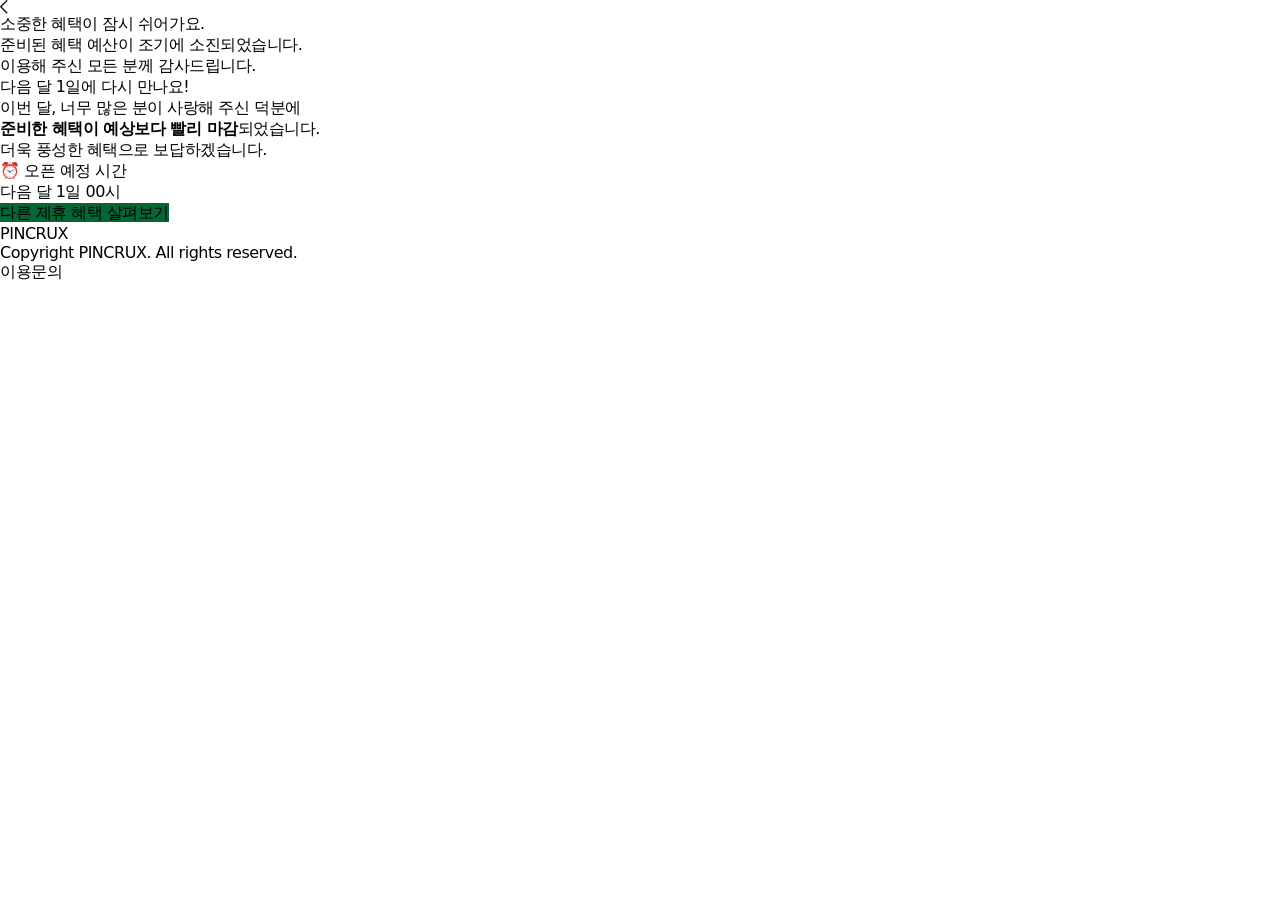
==== notice.html @ d12de5db "Add files via upload" ====
<!DOCTYPE html>
<html lang="ko">
<head>
  <meta charset="UTF-8" />
  <meta name="viewport" content="user-scalable=no, initial-scale=1.0, maximum-scale=1.0, minimum-scale=1.0, width=device-width" />
  <link rel="stylesheet" href="css/style-normal.css" type="text/css" />
  <link rel="stylesheet" href="css/notice.css" type="text/css" />
  <link rel="stylesheet" href="css/theme.css" type="text/css" />
  <title>쇼핑플러스</title>
</head>
<body >
  <div id="index" class="index">
    <div class="wrap">
      <header class="header">
        <!-- 상단 네비게이션 -->
        <nav class="nav" aria-label="상단 내비게이션">
            <ul class="nav__list">
                <!-- 뒤로가기 -->
                <li class="nav__left">
                    <a class="nav__back" href="index.html" aria-label="뒤로가기">
                    <img class="nav__icon" src="imgs/chevron-left.svg" alt="" />
                    </a>
                </li>

                <!-- 타이틀 -->
                <li class="nav__center">
                <p class="nav__title"></p>
                </li>

                <!-- 우측 여백(아이콘 자리/공백) -->
                <li class="nav__right" aria-hidden="true">
                <span class="nav__spacer"></span>
                </li>
            </ul>
        </nav>
      </header>
<main class="content content--notice">
  <div class="notice-main">
    <section class="notice-page" aria-labelledby="noticeTitle">
      <div class="notice-page__inner">
        <p class="notice-page__title" id="noticeTitle">소중한 혜택이 잠시 쉬어가요.</p>
        <p class="notice-page__desc">
          준비된 혜택 예산이 조기에 소진되었습니다.<br />
          이용해 주신 모든 분께 감사드립니다.
        </p>
      </div>
    </section>

    <section class="notice-schedule" aria-labelledby="noticeScheduleTitle">
        <div class="notice-schedule__icon">
            <img src="imgs/n+.png" alt="" aria-hidden="true" />
        </div>

        <div class="notice-schedule__card">
            <div class="notice-schedule__content">
            <p class="notice-schedule__title" id="noticeScheduleTitle">
                다음 달 <span>1일</span>에 다시 만나요!
            </p>

            <p class="notice-schedule__text">
                이번 달, 너무 많은 분이 사랑해 주신 덕분에<br />
                <strong>준비한 혜택이 예상보다 빨리 마감</strong>되었습니다.<br />
                더욱 풍성한 혜택으로 보답하겠습니다.
            </p>
            </div>

            <div class="notice-schedule__time-box">
            <p class="notice-schedule__time-label">⏰ 오픈 예정 시간</p>
            <p class="notice-schedule__time-value">다음 달 1일 00시</p>
            </div>
        </div>
    </section>
  </div>
<!-- CTA: 플로팅 대신 일반 하단 버튼 -->
<div class="floating-cta" role="region" aria-label="쇼핑하러 가기">
  <div class="floating-cta__inner">
    <a class="floating-cta__btn" href="#" aria-label="쿠팡 쇼핑하러 가기">
      <span class="floating-cta__text">
        <span class="floating-cta__target">다른 제휴 혜택 살펴보기</span>
      </span>
    </a>
  </div>
</div>









        <!-- 풋터 쇼핑플러스 버전 -->
        <footer class="footer-sign">
        <div class="footer-sign__row">
            <p class="footer-sign__brand">PINCRUX</p>
            <p class="footer-sign__copy">Copyright PINCRUX. All rights reserved.</p>
        </div>
        <div class="footer-sign__links">
            <a href="#" target="_blank" rel="noopener">이용문의</a>
        </div>
        </footer>
        <!-- 플러스콘 ver 풋터 -->
        <!-- <footer class="footer-sign footer-sign--v2">
            <div class="footer-sign__row">
              <p class="footer-sign__brand">PINCRUX</p>
              <p class="footer-sign__copy">Copyright PINCRUX. All rights reserved.</p>
            </div>
            <div class="footer-sign__links">
              <a href="#" target="_blank" rel="noopener">이용문의</a>
              <div class="footer-sign__policies" aria-label="약관 링크">
              <a class="footer-sign__policy" href="#" target="_blank" rel="noopener">이용약관</a>
              <a class="footer-sign__policy footer-sign__policy--strong" href="#" target="_blank" rel="noopener">개인정보처리방침</a>
            </div>
            </div>
            </footer> -->


        
      </main>


    </div>
  </div>
</body>
---- css/style-normal.css ----
@charset "utf-8";
/* CSS Document */

/* FONT 프리텐다드 CDN */
@import url("https://cdn.jsdelivr.net/gh/orioncactus/pretendard@v1.3.9/dist/web/static/pretendard-dynamic-subset.min.css");

/* FONT 산돌 애플 고딕 neo CDN */
@import url('https://cdn.jsdelivr.net/gh/fonts-archive/AppleSDGothicNeo/AppleSDGothicNeo.css');

/* ========== Reset / Base ========== */
*,
*::before,
*::after {
  box-sizing: border-box;
}

html, body {
  height: 100%;
}

body, div, p, ul, li, h1, h2, h3, h4, h5, h6, dl, dt, dd, form, fieldset, input, legend, ol {
  margin: 0;
  padding: 0;
}

ul, li { list-style: none; }

a {
  text-decoration: none;
  color: inherit;
}

button {
  outline: none;
  cursor: pointer;
  border: none;
  background: transparent;
  color: inherit;
  font: inherit;
}

img, svg {
  display: block;
  max-width: 100%;
  height: auto;
}

body {
  width: 100%;
  font-family: "Pretendard Variable", Pretendard, -apple-system, BlinkMacSystemFont, system-ui, Roboto, "Helvetica Neue", "Segoe UI", "Apple SD Gothic Neo", "Noto Sans KR", "Malgun Gothic", "Apple Color Emoji", "Segoe UI Emoji", "Segoe UI Symbol", sans-serif;
  letter-spacing: -0.03rem;
  -webkit-text-size-adjust: 100%;
  word-break: keep-all;
}

/* ========== Layout Skeleton ========== */
#index.index {
  min-height: 100vh;
  display: flex;
  flex-direction: column;
}

/* wrap 안에 header + main */
#index.index > .wrap {
  flex: 1; /* footer-sign을 아래로 밀어주는 역할 */
  display: flex;
  flex-direction: column;
  min-height: 0; /* 내부 스크롤/플렉스 꼬임 방지 */
}

.header {
  flex: 0 0 auto;
}

.content {
  flex: 1 1 auto;
  min-height: 0; /* 스크롤 영역 만들 때 중요 */
}

.footer-sign {
  flex: 0 0 auto;
}
---- css/theme.css ----
@charset "UTF-8";
/* scss/theme.scss */
/* 1) 포인트 컬러 변수(기본=kk) */
:root {
  --c-point: #036635;
}

/* 2) 매체별 컬러 오버라이드 */
.media-kk {
  --c-point: #036635;
}

.media-sk {
  --c-point: #e93828;
}

.media-kb {
  --c-point: #ffcc01;
}

/* style.css 쪽 */
.plus-hero__chip {
  background: var(--c-point);
}

.plus-card__plus,
.plus-card__value {
  color: var(--c-point);
}

.point-banner__text {
  color: var(--c-point);
}

/* style-shop.css / style-guide.css 공통으로 잡힐 수 있음 */
.shop-top__rate {
  color: var(--c-point);
}

.howto__badge {
  color: var(--c-point);
}

.floating-cta__btn {
  background: var(--c-point);
}

/* history 쪽(earned) */
.history-item--earned .history-item__sign,
.history-item--earned .history-item__value,
.history-item--earned .history-item__unit,
.history-item--earned .history-item__state {
  color: var(--c-point);
}/*# sourceMappingURL=theme.css.map */
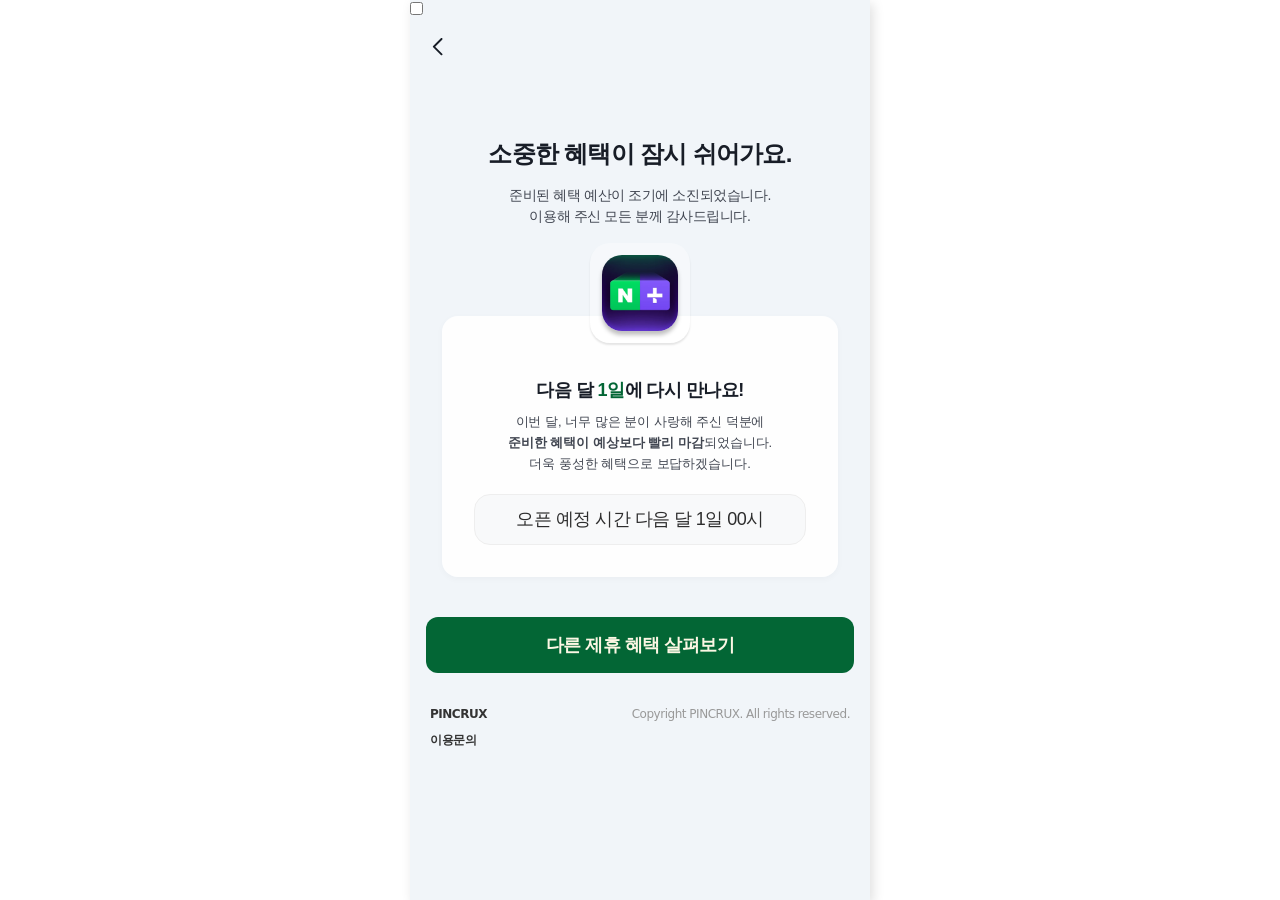
==== commit b4ba2905: "Add files via upload" ====
--- a/notice.html
+++ b/notice.html
@@ -5,12 +5,19 @@
   <meta name="viewport" content="user-scalable=no, initial-scale=1.0, maximum-scale=1.0, minimum-scale=1.0, width=device-width" />
   <link rel="stylesheet" href="css/style-normal.css" type="text/css" />
   <link rel="stylesheet" href="css/notice.css" type="text/css" />
-  <link rel="stylesheet" href="css/theme.css" type="text/css" />
+      <link rel="stylesheet" href="css/style-dark.css" type="text/css" data-theme="dark" disabled />
+
+  <link rel="stylesheet" href="css/theme-wo.css" type="text/css" />
   <title>쇼핑플러스</title>
 </head>
 <body >
   <div id="index" class="index">
     <div class="wrap">
+            <!--다크모드 테스트 토글-->
+            <label class="mode-toggle">
+                <input type="checkbox" id="modeToggle">
+                <span></span>
+            </label>
       <header class="header">
         <!-- 상단 네비게이션 -->
         <nav class="nav" aria-label="상단 내비게이션">
@@ -64,10 +71,12 @@
             </p>
             </div>
 
-            <div class="notice-schedule__time-box">
-            <p class="notice-schedule__time-label">⏰ 오픈 예정 시간</p>
-            <p class="notice-schedule__time-value">다음 달 1일 00시</p>
-            </div>
+<div class="notice-schedule__time-box">
+  <p class="notice-schedule__time-value">
+    <img class="notice-schedule__time-icon" src="imgs/notice-w.svg" alt="" aria-hidden="true" />
+    <span class="notice-schedule__time-text">오픈 예정 시간 다음 달 1일 00시</span>
+  </p>
+</div>
         </div>
     </section>
   </div>
@@ -122,4 +131,32 @@
 
     </div>
   </div>
-</body>+</body>
+
+<script>
+          // 다크모드 테스트
+
+  document.addEventListener('DOMContentLoaded', function () {
+    const toggle = document.getElementById('modeToggle');
+    const darkCssList = document.querySelectorAll('link[data-theme="dark"]');
+
+    if (!toggle || !darkCssList.length) return;
+
+    const savedMode = localStorage.getItem('darkMode') === 'on';
+    toggle.checked = savedMode;
+
+    darkCssList.forEach(link => {
+      link.disabled = !savedMode;
+    });
+
+    toggle.addEventListener('change', function () {
+      const isDark = this.checked;
+
+      darkCssList.forEach(link => {
+        link.disabled = !isDark;
+      });
+
+      localStorage.setItem('darkMode', isDark ? 'on' : 'off');
+    });
+  });
+</script>
--- a/css/notice.css
+++ b/css/notice.css
@@ -0,0 +1,517 @@
+/* =========================================================
+   Base / Scroll Fix
+========================================================= */
+:root{
+  --cta-h: 3.5rem;                 /* 56px */
+  --cta-pad-x: 0.375rem;           /* 6px */
+  --cta-pad-y: 1rem;               /* 16px */
+  --cta-bg: #f1f5f9;
+  --nav-h: 3.5rem;
+}
+
+html,
+body {
+  width: 100%;
+  min-height: 100%;
+  height: auto;
+  margin: 0;
+  padding: 0;
+  overflow-x: hidden;
+  overflow-y: auto;
+}
+
+
+
+#index {
+  width: 100%;
+  min-height: 100svh;
+  height: auto;
+  overflow: visible;
+  background: var(--slate-100, #f1f5f9);
+}
+
+.wrap {
+  width: 100%;
+  min-height: 100svh;
+  height: auto;
+  display: flex;
+  flex-direction: column;
+  overflow: visible;
+  background: var(--slate-100, #f1f5f9);
+}
+
+/* main이 실제로 늘어나면서 스크롤되게 */
+.content.content--notice {
+  flex: 1 1 auto;
+  min-height: 0;
+  overflow: visible;
+  padding-bottom: 0;
+  background: var(--slate-100, #f1f5f9);
+  display: flex;
+  flex-direction: column;
+}
+
+/* notice 본문이 짧아도 하단 공백이 흰색으로 뜨지 않게 */
+.notice-page,
+.notice-schedule,
+.footer-notice,
+.footer-sign {
+  width: 100%;
+  box-sizing: border-box;
+}
+
+/* 모바일 크롬 주소창 대응 */
+@supports (height: 100dvh) {
+  #index,
+  .wrap {
+    min-height: 100dvh;
+  }
+}
+
+/* =========================================================
+   Header Nav
+========================================================= */
+.nav {
+  background: var(--slate-100, #f1f5f9);
+  border-bottom: 0.0625rem solid var(--gray-200, transparent);
+  padding: 1rem;
+  height: 3.5rem;
+  display: flex;
+  align-items: center;
+  box-sizing: border-box;
+}
+
+.nav__list {
+  width: 100%;
+  display: flex;
+  align-items: center;
+  justify-content: space-between;
+}
+
+.nav__left,
+.nav__center,
+.nav__right {
+  display: flex;
+  align-items: center;
+}
+
+/* 좌/우 영역 폭을 동일하게 만들어 타이틀을 진짜 중앙 */
+.nav__left,
+.nav__right {
+  width: 1.5rem;
+  flex: 0 0 1.5rem;
+}
+
+.nav__back {
+  width: 1.5rem;
+  height: 1.5rem;
+  display: inline-flex;
+  align-items: center;
+  justify-content: center;
+  padding: 0;
+}
+
+.nav__icon {
+  width: 1.125rem;
+  height: 1.125rem;
+  display: block;
+}
+
+.nav__center {
+  flex: 1 1 auto;
+  justify-content: center;
+  min-width: 0;
+}
+
+.nav__title {
+  color: var(--gray-900, #181d27);
+  text-align: center;
+  font-family: var(--pretendard-h1-b-font-family, "Pretendard-Bold", sans-serif);
+  font-size: var(--pretendard-h1-b-font-size, 1rem);
+  line-height: var(--pretendard-h1-b-line-height, 1.5rem);
+  letter-spacing: var(--pretendard-h1-b-letter-spacing, -0.01875rem);
+  font-weight: var(--pretendard-h1-b-font-weight, 700);
+  overflow: hidden;
+  text-overflow: ellipsis;
+  white-space: nowrap;
+}
+
+.nav__spacer {
+  width: 1.5rem;
+  height: 1.5rem;
+  display: block;
+}
+
+/* =========================================================
+   Notice Page
+========================================================= */
+.notice-page {
+  background: var(--slate-100, #f1f5f9);
+  padding: 4rem 1rem 0;
+}
+
+.notice-page__inner {
+  display: flex;
+  flex-direction: column;
+  align-items: center;
+  gap: 1rem;
+  text-align: center;
+}
+
+.notice-page__title,
+.notice-page__desc {
+  margin: 0;
+}
+
+.notice-page__title {
+  color: var(--gray-900, #181d27);
+  font-family: "Pretendard", sans-serif;
+  font-size: 1.5rem;
+  line-height: 1.875rem;
+  letter-spacing: -0.03em;
+  font-weight: 600;
+}
+
+.notice-page__desc {
+  width: 100%;
+  color: var(--gray-700, #414651);
+  font-family: "Pretendard", sans-serif;
+  font-size: 0.875rem;
+  line-height: 1.3125rem;
+  letter-spacing: -0.03em;
+  font-weight: 400;
+}
+
+/* =========================================================
+   Notice Schedule
+========================================================= */
+.notice-schedule {
+  position: relative;
+  padding: 5.5625rem 2rem 1.5rem;
+  background: var(--slate-100, #f1f5f9);
+}
+
+.notice-schedule__icon {
+  position: absolute;
+  top: 1rem;
+  left: 50%;
+  transform: translateX(-50%);
+  display: flex;
+  align-items: center;
+  justify-content: center;
+  width: 6.25rem;
+  height: 6.25rem;
+  padding: 0.625rem;
+  border-radius: 1.25rem;
+  background: rgba(255, 255, 255, 0.3);
+  box-shadow: 0 0.125rem 0.125rem rgba(0, 0, 0, 0.1);
+  box-sizing: border-box;
+}
+
+.notice-schedule__icon img {
+  width: 4.75rem;
+  height: 4.75rem;
+  border-radius: 1.25rem;
+  object-fit: cover;
+  box-shadow: 0 0.25rem 0.25rem rgba(0, 0, 0, 0.25);
+}
+
+.notice-schedule__card {
+  display: flex;
+  flex-direction: column;
+  gap: 1.25rem;
+  padding: 4rem 2rem 2rem;
+  border-radius: 1rem;
+  background: rgba(255, 255, 255, 0.9);
+  box-shadow: 0 0.125rem 0.4875rem rgba(0, 0, 0, 0.03);
+}
+
+.notice-schedule__content {
+  display: flex;
+  flex-direction: column;
+  gap: 0.625rem;
+}
+
+.notice-schedule__title,
+.notice-schedule__text,
+.notice-schedule__time-label,
+.notice-schedule__time-value {
+  margin: 0;
+}
+
+.notice-schedule__title {
+  color: var(--gray-900, #181d27);
+  text-align: center;
+  font-family: "Pretendard", sans-serif;
+  font-size: 1.125rem;
+  line-height: 1.3125rem;
+  letter-spacing: -0.03em;
+  font-weight: 700;
+}
+
+.notice-schedule__title span {
+  color: var(--c-point, #036635);
+}
+
+.notice-schedule__text {
+  color: var(--gray-700, #414651);
+  text-align: center;
+  font-family: "Pretendard", sans-serif;
+  font-size: 0.8125rem;
+  line-height: 1.3125rem;
+  letter-spacing: -0.003em;
+  font-weight: 400;
+}
+
+.notice-schedule__text strong {
+  font-weight: 600;
+}
+
+.notice-schedule__time-box {
+  display: flex;
+  flex-direction: column;
+  align-items: center;
+  justify-content: center;
+  gap: 0.625rem;
+  padding: 0.875rem 1rem;
+  border: 0.0625rem solid #eeeeee;
+  border-radius: 1rem;
+  background: #f8f9fa;
+}
+
+.notice-schedule__time-label {
+  color: var(--c-point, #036635);
+  text-align: center;
+  font-family: "Pretendard", sans-serif;
+  font-size: 0.875rem;
+  line-height: 1.3125rem;
+  letter-spacing: -0.03em;
+  font-weight: 500;
+}
+
+.notice-schedule__time-value {
+  color: #2d2d2d;
+  text-align: center;
+  font-family: "Pretendard", sans-serif;
+  font-size: 1.125rem;
+  line-height: 1.3125rem;
+  letter-spacing: -0.03em;
+  font-weight: 500;
+}
+
+/* =========================================================
+   CTA - normal section (not floating)
+========================================================= */
+.floating-cta {
+  position: static;
+  width: 100%;
+  max-width: none;
+  transform: none;
+  padding: 1rem;
+  background: var(--slate-100, #f1f5f9);
+  box-sizing: border-box;
+  margin-top: auto;
+}
+
+.floating-cta__inner {
+  width: 100%;
+}
+
+.floating-cta__btn {
+  display: flex;
+  align-items: center;
+  justify-content: center;
+  width: 100%;
+  min-height: 3.5rem;
+  margin: 0;
+  padding: 0 1rem;
+  border-radius: 0.75rem;
+  background: var(--c-point, #036635);
+  text-decoration: none;
+  box-sizing: border-box;
+}
+
+.floating-cta__text {
+  display: inline-flex;
+  align-items: center;
+  justify-content: center;
+  width: 100%;
+  color: #fcf7e4;
+  font-family: "PretendardVariable-SemiBold", sans-serif;
+  font-size: 1.125rem;
+  line-height: 1.375rem;
+  font-weight: 600;
+  text-align: center;
+}
+
+.floating-cta__target {
+  display: inline-block;
+  min-width: 0;
+  max-width: 100%;
+  overflow: hidden;
+  text-overflow: ellipsis;
+  white-space: nowrap;
+}
+
+/* 기존 플로팅 대응용 하단 여백 제거 */
+.content.content--notice {
+  padding-bottom: 0;
+}
+
+/* =========================================================
+   Footer Notice
+========================================================= */
+.footer-notice {
+  background: var(--slate-100, #f1f5f9);
+  padding: 0 1rem 1rem;
+}
+
+.footer-notice__title {
+  margin: 0;
+  padding: 0 0 0.625rem;
+  color: var(--gray-700, #414651);
+  font-family: "Pretendard-Bold", sans-serif;
+  font-size: 0.875rem;
+  line-height: 1.25rem;
+  font-weight: 700;
+}
+
+.footer-notice__lead {
+  margin: 0 0 0.25rem;
+  color: var(--gray-700, #414651);
+  font-family: "Pretendard-Bold", sans-serif;
+  font-size: 0.75rem;
+  line-height: 1.25rem;
+  font-weight: 700;
+}
+
+.footer-notice__list {
+  margin: 0 0 1rem;
+  padding-left: 0;
+  color: var(--gray-500, #717680);
+  font-family: "Pretendard-Regular", sans-serif;
+  font-size: 0.75rem;
+  line-height: 1.25rem;
+  letter-spacing: -0.02em;
+  white-space: normal;
+}
+
+.footer-notice__list:last-of-type {
+  margin-bottom: 0;
+}
+
+.footer-notice__list li {
+  margin: 0.25rem 0;
+  list-style: disc;
+  list-style-position: inside;
+}
+
+.footer-notice--default {
+  display: var(--footer-notice-default-display, block);
+}
+
+.footer-notice--wo {
+  display: var(--footer-notice-wo-display, none);
+}
+
+/* =========================================================
+   Footer
+========================================================= */
+.footer-sign {
+  padding: 1rem 1.25rem;
+  background: #f1f5f9;
+}
+
+.footer-sign__row {
+  display: flex;
+  gap: 0.5rem;
+  align-items: center;
+}
+
+.footer-sign__brand {
+  margin: 0;
+  flex: 1;
+  font-size: 0.75rem;
+  line-height: 1.125rem;
+  font-weight: 700;
+  color: #333333;
+}
+
+.footer-sign__copy {
+  margin: 0;
+  font-size: 0.75rem;
+  line-height: 1.125rem;
+  font-weight: 400;
+  color: #999999;
+}
+
+.footer-sign__links {
+  margin-top: 0.5rem;
+  display: flex;
+  gap: 0.75rem;
+  flex-wrap: wrap;
+}
+
+.footer-sign__links a {
+  font-size: 0.75rem;
+  line-height: 1.125rem;
+  font-weight: 700;
+  color: #333333;
+  text-decoration: none;
+}
+
+/* =========================================================
+   Footer v2
+========================================================= */
+.footer-sign.footer-sign--v2 .footer-sign__links {
+  justify-content: space-between;
+  align-items: center;
+  flex-wrap: wrap;
+  row-gap: 0.5rem;
+}
+
+.footer-sign.footer-sign--v2 .footer-sign__policies {
+  display: flex;
+  gap: 0.4375rem;
+  align-items: center;
+}
+
+.footer-sign.footer-sign--v2 .footer-sign__policy {
+  font-size: 0.75rem;
+  line-height: 1.125rem;
+  font-weight: 400;
+  color: #666666;
+  text-decoration: none;
+}
+
+.footer-sign.footer-sign--v2 .footer-sign__policy--strong {
+  font-weight: 700;
+}
+
+/* =========================================================
+   Desktop preview only
+========================================================= */
+@media (min-width: 580px) {
+  #index {
+    box-shadow: 0.1875rem 0.25rem 0.6875rem rgba(0, 0, 0, 0.125);
+    max-width: 28.75rem;
+    margin: 0 auto;
+  }
+
+  .wrap {
+    width: 28.75rem;
+    margin: 0 auto;
+    overflow: visible;
+  }
+
+  .footer-sign {
+    width: 28.75rem;
+    margin: 0 auto;
+  }
+    .floating-cta,
+  .footer-sign {
+    width: 28.75rem;
+    margin: 0 auto;
+  }
+}
+
